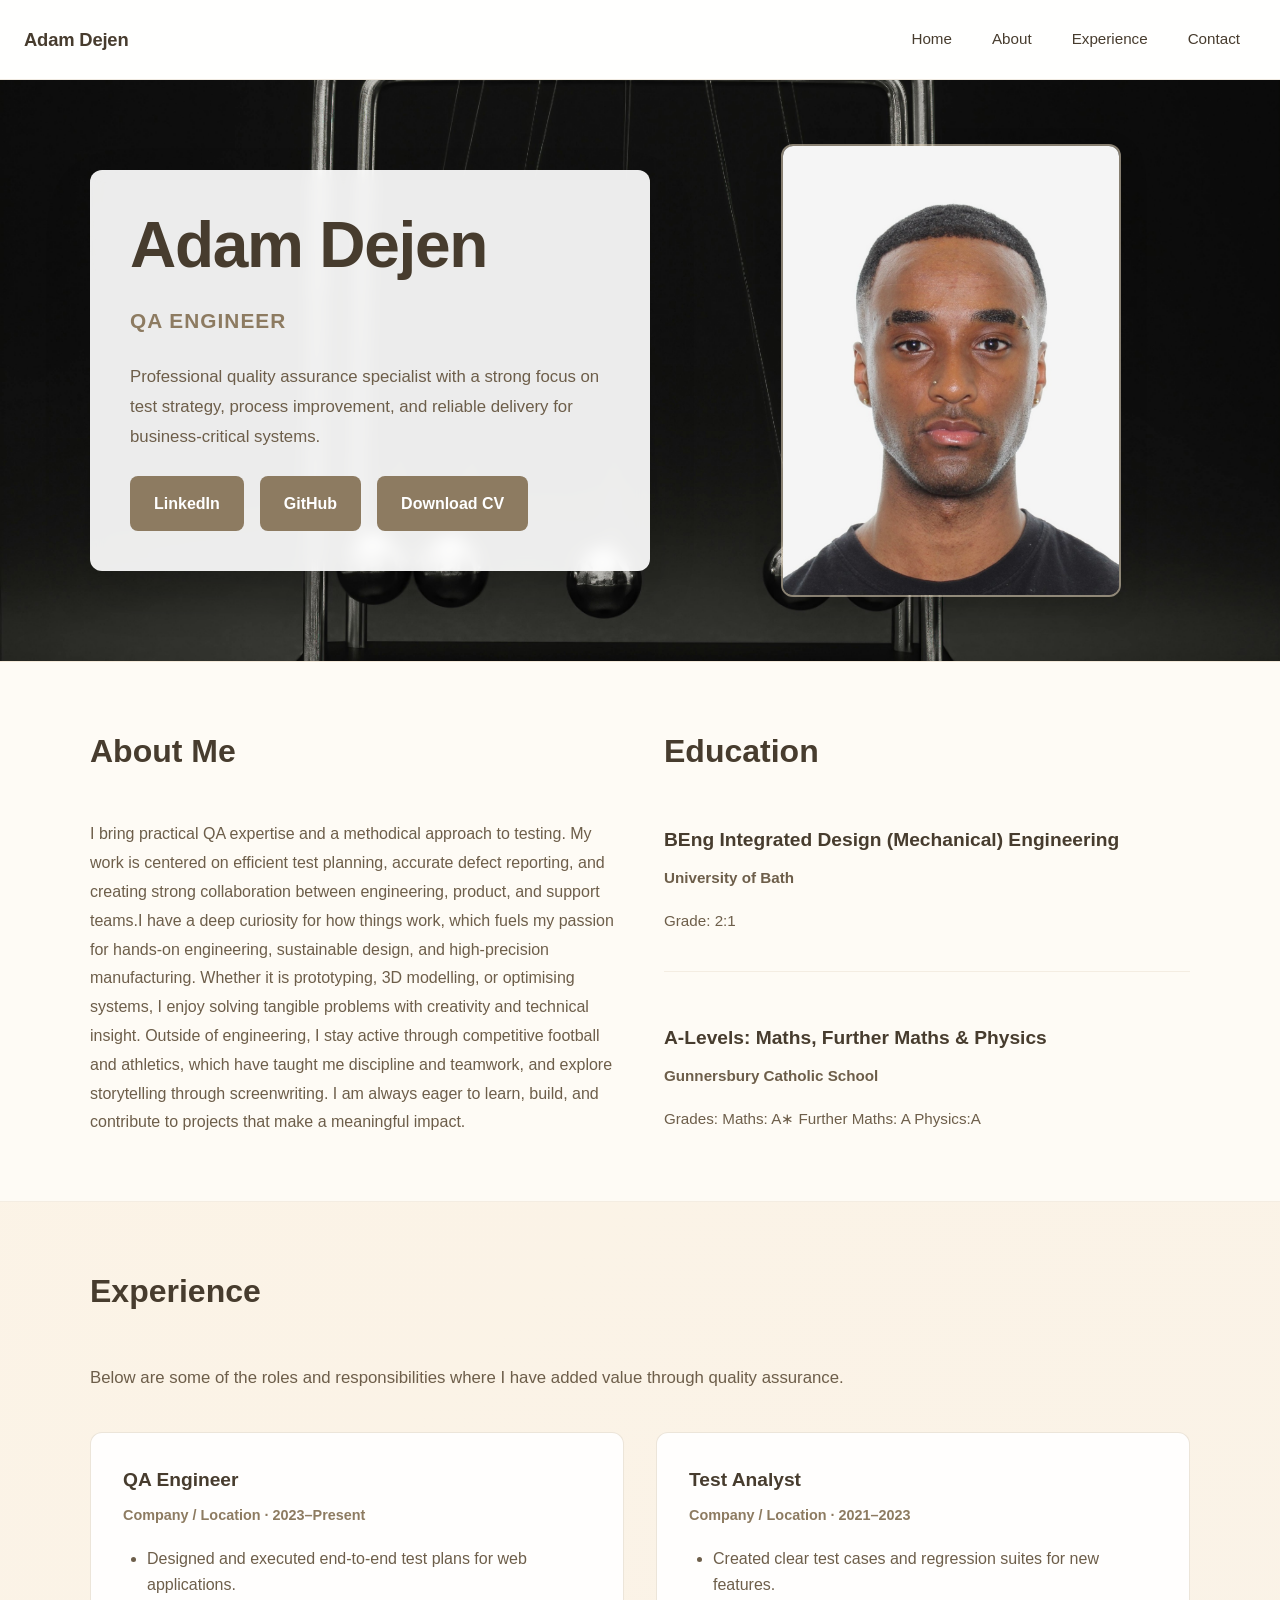
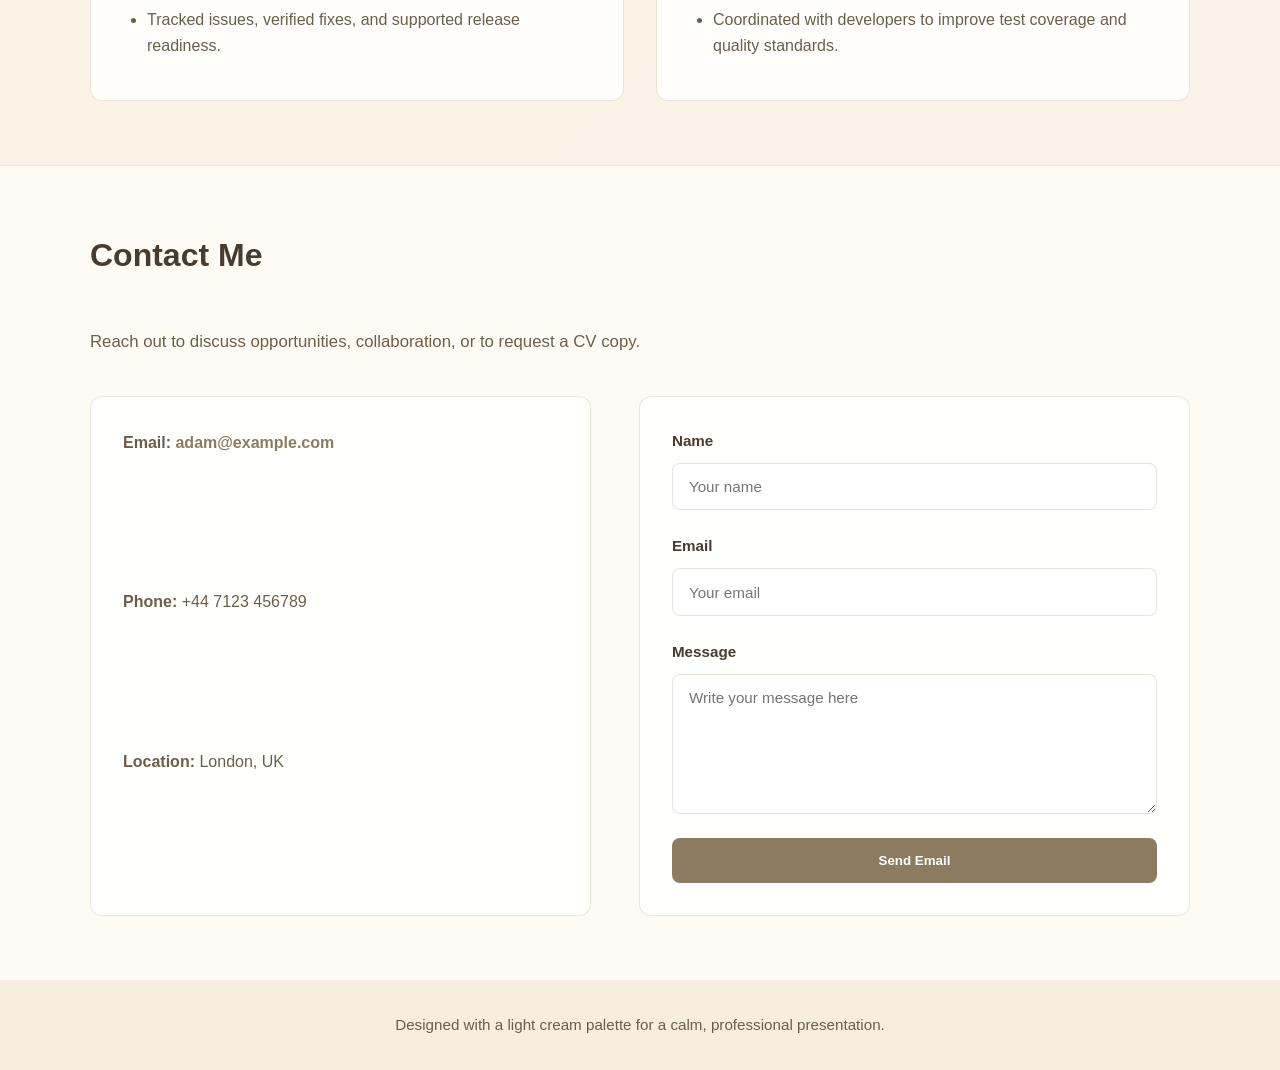
==== mywebsite2.html @ 288e1acf "Adding initial files to website" ====
<!DOCTYPE html>
<html lang="en">
<head>
    <meta charset="UTF-8">
    <meta name="viewport" content="width=device-width, initial-scale=1.0">
    <title>Adam Dejen | QA Engineer</title>
    <link rel="stylesheet" href="mywebsite2.css">
</head>
<body>
    <!-- Navigation Bar -->
    <nav class="navbar">
        <a class="brand" href="#home">Adam Dejen</a>
        <div class="nav-links">
            <a href="#home">Home</a>
            <a href="#about">About</a>
            <a href="#experience">Experience</a>
            <a href="#contact">Contact</a>
        </div>
    </nav>

    <!-- Section 1: Header / Hero -->
    <section id="home" class="section hero-section">
        <!-- Background carousel wrapper: slides sit behind hero content -->
        <div class="hero-bg" aria-hidden="true">
            <!-- Active slide is visible; others are faded out by CSS -->
            <div class="hero-slide active">
                <img src="photos/pexels-jose-manuel-gonzalez-lupianez-photography-2656620-10424708.jpg" alt="Background image 1">
            </div>
            <div class="hero-slide">
                <img src="photos/pexels-markusspiske-2004161.jpg" alt="Background image 2">
            </div>
            <div class="hero-slide">
                <img src="photos/pexels-tima-miroshnichenko-9574397.jpg" alt="Background image 3">
            </div>
        </div>
        <!-- Hero content sits on top of the sliding background images -->
        <div class="section-content">
            <div class="hero-left">
                <h1>Adam Dejen</h1>
                <p class="occupation">QA Engineer</p>
                <p class="hero-description">Professional quality assurance specialist with a strong focus on test strategy, process improvement, and reliable delivery for business-critical systems.</p>
                <!-- Hero social links and CV download button -->
                <div class="social-links">
                    <a href="https://www.linkedin.com/in/yourprofile" class="link-button" target="_blank" rel="noreferrer noopener">LinkedIn</a>
                    <a href="https://github.com/yourprofile" class="link-button" target="_blank" rel="noreferrer noopener">GitHub</a>
                    <!-- Download link points to actual CV file in root directory -->
                    <a href="Adam_Dejen_cv_2.pdf" class="link-button" target="_blank" rel="noreferrer noopener">Download CV</a>
                </div>
            </div>
            <div class="hero-right">
                <div class="profile-frame">
                    <img src="photos/4821_016605.jpg" alt="Adam Dejen profile photo">
                </div>
            </div>
        </div>
    </section>

    <!-- Section 2: About -->
    <section id="about" class="section about-section">
        <div class="section-content">
            <div class="about-left">
                <h2>About Me</h2>
                <p>I bring practical QA expertise and a methodical approach to testing. My work is centered on efficient test planning, accurate defect reporting, and creating strong collaboration between engineering, product, and support teams.I have a deep curiosity for how things work, which fuels my passion for hands-on engineering, sustainable design, and
                high-precision manufacturing. Whether it is prototyping, 3D modelling, or optimising systems, I enjoy solving tangible
                problems with creativity and technical insight.
                Outside of engineering, I stay active through competitive football and athletics, which have taught me discipline and
                teamwork, and explore storytelling through screenwriting. I am always eager to learn, build, and contribute to projects
                that make a meaningful impact.</p>
            </div>
            <!-- Education qualifications section with university and secondary school details -->
            <div class="about-right">
                <h2>Education</h2>
                <div class="qualification-item">
                    <h3>BEng Integrated Design (Mechanical) Engineering</h3>
                    <p class="qualification-meta">University of Bath</p>
                    <p class="qualification-detail">Grade: 2:1 </p>
                </div>
                <div class="qualification-item">
                    <h3>A-Levels: Maths, Further Maths & Physics</h3>
                    <p class="qualification-meta">Gunnersbury Catholic School</p>
                    <p class="qualification-detail">Grades: Maths: A∗ Further Maths: A Physics:A</p>
                </div>
            </div>
        </div>
    </section>

    <!-- Section 3: Experience -->
    <section id="experience" class="section experience-section">
        <div class="section-content">
            <h2>Experience</h2>
            <p class="section-subtitle">Below are some of the roles and responsibilities where I have added value through quality assurance.</p>
            <div class="experience-grid">
                <article class="experience-card">
                    <h3>QA Engineer</h3>
                    <p class="meta">Company / Location · 2023–Present</p>
                    <ul>
                        <li>Designed and executed end-to-end test plans for web applications.</li>
                        <li>Tracked issues, verified fixes, and supported release readiness.</li>
                    </ul>
                </article>
                <article class="experience-card">
                    <h3>Test Analyst</h3>
                    <p class="meta">Company / Location · 2021–2023</p>
                    <ul>
                        <li>Created clear test cases and regression suites for new features.</li>
                        <li>Coordinated with developers to improve test coverage and quality standards.</li>
                    </ul>
                </article>
            </div>
        </div>
    </section>

    <!-- Section 4: Contact -->
    <section id="contact" class="section contact-section">
        <div class="section-content">
            <h2>Contact Me</h2>
            <p class="section-subtitle">Reach out to discuss opportunities, collaboration, or to request a CV copy.</p>
            <div class="contact-grid">
                <div class="contact-info">
                    <p><strong>Email:</strong> <a href="mailto:adam@example.com">adam@example.com</a></p>
                    <p><strong>Phone:</strong> +44 7123 456789</p>
                    <p><strong>Location:</strong> London, UK</p>
                </div>
                <form class="contact-form" action="mailto:adam@example.com" method="post" enctype="text/plain">
                    <label>
                        Name
                        <input type="text" name="name" placeholder="Your name" required>
                    </label>
                    <label>
                        Email
                        <input type="email" name="email" placeholder="Your email" required>
                    </label>
                    <label>
                        Message
                        <textarea name="message" rows="5" placeholder="Write your message here" required></textarea>
                    </label>
                    <button type="submit" class="button button-primary">Send Email</button>
                </form>
            </div>
        </div>
    </section>

    <!-- Footer -->
    <footer class="footer">
        <p>Designed with a light cream palette for a calm, professional presentation.</p>
    </footer>

    <script>
        // Collect all background slide containers for the carousel.
        const heroSlides = document.querySelectorAll('.hero-slide');
        // Track which slide is currently visible.
        let heroIndex = 0;

        // Display the slide at the chosen index and hide the others.
        function showHeroSlide(index) {
            heroSlides.forEach((slide, i) => {
                slide.classList.toggle('active', i === index);
            });
            heroIndex = index;
        }

        // Rotate the background image every 4.5 seconds.
        setInterval(() => {
            const next = (heroIndex + 1) % heroSlides.length;
            showHeroSlide(next);
        }, 4500);
    </script>
</body>
</html>
---- mywebsite2.css ----
/* ============================================
   ROOT VARIABLES - Color & Spacing
   ============================================ */
:root {
    --text-dark: #473C2E;
    --text-muted: #6D5E4A;
    --accent: #8D7B61;
    --border: #D9CBB5;
    --bg-light: #FEF6E8;
    --bg-cream: #F9F2E5;
    --page-padding: 1.5rem;
    --max-width: 1100px;
    --radius: 12px;
}

/* Global styles for all elements */
* {
    box-sizing: border-box;
}

/* Smooth scrolling for anchor links */
html {
    scroll-behavior: smooth;
}

/* ============================================
   BODY & GLOBAL
   ============================================ */
body {
    margin: 0;
    background: var(--bg-light);
    color: var(--text-dark);
    font-family: -apple-system, BlinkMacSystemFont, 'Segoe UI', 'Helvetica Neue', Arial, sans-serif;
    line-height: 1.6;
}

/* ============================================
   NAVIGATION - Sticky bar at top
   ============================================ */
.navbar {
    position: sticky;
    top: 0;
    z-index: 100;
    width: 100%;
    background: rgba(255, 255, 255, 0.95);
    backdrop-filter: blur(10px);
    border-bottom: 1px solid rgba(217, 203, 181, 0.4);
    display: flex;
    justify-content: space-between;
    align-items: center;
    max-width: 100%;
    padding: 1rem var(--page-padding);
}

.brand {
    font-weight: 700;
    font-size: 1.15rem;
    color: var(--text-dark);
    text-decoration: none;
    letter-spacing: -0.01em;
}

.nav-links {
    display: flex;
    gap: 0.5rem;
}

.nav-links a {
    color: var(--text-dark);
    text-decoration: none;
    padding: 0.7rem 1rem;
    border-radius: 8px;
    font-weight: 500;
    font-size: 0.95rem;
    transition: background 200ms ease;
}

.nav-links a:hover {
    background: rgba(141, 123, 97, 0.1);
}

/* ============================================
   SECTION STRUCTURE - Full-width sections
   ============================================ */
/* Each section covers full viewport width and has consistent padding */
.section {
    width: 100%;
    padding: 4rem var(--page-padding);
    border-bottom: 1px solid rgba(217, 203, 181, 0.3);
    /* Prevents nav links from scrolling the section too far down */
    scroll-margin-top: 5rem;
}

.section-content {
    max-width: var(--max-width);
    margin: 0 auto;
}

/* ============================================
   SECTION 1: HERO
   ============================================ */
/* Hero section holds the carousel and the visible hero content above it. */
.hero-section {
    position: relative;
    overflow: hidden;
    background: linear-gradient(135deg, rgba(254, 246, 232, 0.85), rgba(249, 242, 229, 0.85));
}

/* Light overlay softens the carousel so text is easier to read. */
.hero-section::before {
    content: "";
    position: absolute;
    inset: 0;
    background: rgba(255, 255, 255, 0.42);
    pointer-events: none;
    z-index: 0;
}

/* Wrapper for the carousel slides, fully covering the hero background. */
.hero-bg {
    position: absolute;
    inset: 0;
    z-index: 0;
    display: block;
}

/* Each slide covers the full hero area and fades in/out by changing opacity. */
.hero-slide {
    position: absolute;
    inset: 0;
    opacity: 0;
    transition: opacity 1.2s ease;
}

.hero-slide img {
    width: 100%;
    height: 100%;
    object-fit: cover;
    display: block;
}

.hero-slide.active {
    opacity: 1;
}

.hero-section .section-content {
    position: relative;
    z-index: 1;
    display: grid;
    grid-template-columns: 1.2fr 1fr;
    gap: 3rem;
    align-items: center;
}

/* The intro content panel on top of the carousel, with a soft translucent background. */
.hero-left {
    display: grid;
    gap: 1.5rem;
    padding: 2.5rem;
    max-width: min(560px, 100%);
    border-radius: var(--radius);
    background: rgba(255, 255, 255, 0.92);
    box-shadow: 0 22px 50px rgba(0, 0, 0, 0.12);
    backdrop-filter: blur(8px);
}

.hero-left h1 {
    margin: 0;
    font-size: clamp(2.5rem, 6vw, 4rem);
    color: var(--text-dark);
    line-height: 1.1;
    font-weight: 700;
    letter-spacing: -0.02em;
}

.occupation {
    margin: 0;
    font-size: 1.3rem;
    color: var(--accent);
    font-weight: 600;
    letter-spacing: 0.05em;
    text-transform: uppercase;
}

.hero-description {
    margin: 0;
    color: var(--text-muted);
    font-size: 1.05rem;
    line-height: 1.8;
}

.social-links {
    display: flex;
    gap: 1rem;
    flex-wrap: wrap;
}

.link-button {
    display: inline-block;
    padding: 0.9rem 1.5rem;
    background: var(--accent);
    color: #fff;
    text-decoration: none;
    border-radius: 8px;
    font-weight: 600;
    transition: all 200ms ease;
    border: none;
    cursor: pointer;
}

.link-button:hover {
    background: #7A6B52;
    transform: translateY(-2px);
    box-shadow: 0 6px 16px rgba(141, 123, 97, 0.2);
}

.hero-right {
    display: flex;
    justify-content: center;
}

.profile-frame {
    width: 100%;
    max-width: 340px;
    aspect-ratio: 3 / 4;
    border-radius: var(--radius);
    overflow: hidden;
    border: 2px solid rgba(217, 203, 181, 0.6);
    box-shadow: 0 10px 30px rgba(0, 0, 0, 0.1);
}

.profile-frame img {
    width: 100%;
    height: 100%;
    object-fit: cover;
    display: block;
}

/* ============================================
   SECTION 2: ABOUT
   ============================================ */
.about-section {
    background: rgba(255, 255, 255, 0.6);
}

.about-section .section-content {
    display: grid;
    grid-template-columns: 1fr 1fr;
    gap: 3rem;
}

.about-left,
.about-right {
    display: grid;
    gap: 1.2rem;
}

.about-section h2 {
    margin: 0 0 1.5rem;
    font-size: 2rem;
    color: var(--text-dark);
    font-weight: 700;
}

.about-section p {
    margin: 0 0 1rem;
    color: var(--text-muted);
    line-height: 1.8;
}

.about-section p:last-child {
    margin-bottom: 0;
}

.about-section ul {
    margin: 0;
    padding-left: 1.5rem;
    list-style: disc;
}

.about-section li {
    margin-bottom: 0.8rem;
    color: var(--text-muted);
    line-height: 1.7;
}

/* Styling for individual education qualifications within the about section */
.qualification-item {
    margin-bottom: 2rem;
    padding-bottom: 2rem;
    border-bottom: 1px solid rgba(217, 203, 181, 0.3);
}

.qualification-item:last-child {
    border-bottom: none;
    margin-bottom: 0;
    padding-bottom: 0;
}

.qualification-item h3 {
    margin: 0 0 0.5rem;
    font-size: 1.2rem;
    color: var(--text-dark);
    font-weight: 700;
}

/* Metadata for education (institution and dates) */
.qualification-meta {
    margin: 0 0 0.5rem;
    color: var(--accent);
    font-weight: 600;
    font-size: 0.95rem;
}

/* Additional education details (grade, notes) */
.qualification-detail {
    margin: 0;
    color: var(--text-muted);
    font-size: 0.95rem;
}

/* ============================================
   SECTION 3: EXPERIENCE
   ============================================ */
.experience-section {
    background: linear-gradient(135deg, rgba(249, 242, 229, 0.6), rgba(247, 241, 230, 0.6));
}

.experience-section .section-content {
    display: grid;
    gap: 2.5rem;
}

.experience-section h2 {
    margin: 0;
    font-size: 2rem;
    color: var(--text-dark);
    font-weight: 700;
}

.section-subtitle {
    margin: 0.5rem 0 0;
    color: var(--text-muted);
    font-size: 1.05rem;
}

.experience-grid {
    display: grid;
    grid-template-columns: 1fr 1fr;
    gap: 2rem;
}

.experience-card {
    background: rgba(255, 255, 255, 0.9);
    border: 1px solid rgba(217, 203, 181, 0.5);
    border-radius: var(--radius);
    padding: 2rem;
    transition: all 200ms ease;
}

.experience-card:hover {
    border-color: var(--accent);
    box-shadow: 0 4px 16px rgba(0, 0, 0, 0.05);
}

.experience-card h3 {
    margin: 0 0 0.5rem;
    font-size: 1.2rem;
    color: var(--text-dark);
}

.meta {
    margin: 0 0 1.2rem;
    color: var(--accent);
    font-size: 0.9rem;
    font-weight: 600;
}

.experience-card ul {
    margin: 0;
    padding-left: 1.5rem;
}

.experience-card li {
    margin-bottom: 0.6rem;
    color: var(--text-muted);
    line-height: 1.6;
}

/* ============================================
   SECTION 4: CONTACT
   ============================================ */
.contact-section {
    background: rgba(255, 255, 255, 0.6);
}

.contact-section .section-content {
    display: grid;
    gap: 2.5rem;
}

.contact-section h2 {
    margin: 0;
    font-size: 2rem;
    color: var(--text-dark);
    font-weight: 700;
}

.contact-grid {
    display: grid;
    grid-template-columns: 1fr 1.1fr;
    gap: 3rem;
}

.contact-info {
    display: grid;
    gap: 1.5rem;
    background: rgba(255, 255, 255, 0.9);
    border: 1px solid rgba(217, 203, 181, 0.5);
    border-radius: var(--radius);
    padding: 2rem;
}

.contact-info p {
    margin: 0;
    color: var(--text-muted);
    line-height: 1.8;
}

.contact-info a {
    color: var(--accent);
    text-decoration: none;
    font-weight: 600;
}

.contact-info a:hover {
    text-decoration: underline;
}

.contact-form {
    display: grid;
    gap: 1.5rem;
    background: rgba(255, 255, 255, 0.9);
    border: 1px solid rgba(217, 203, 181, 0.5);
    border-radius: var(--radius);
    padding: 2rem;
}

.contact-form label {
    display: grid;
    gap: 0.6rem;
    font-weight: 600;
    color: var(--text-dark);
    font-size: 0.95rem;
}

.contact-form input,
.contact-form textarea {
    width: 100%;
    padding: 0.9rem 1rem;
    border: 1px solid rgba(141, 123, 97, 0.2);
    border-radius: 8px;
    background: #fff;
    color: var(--text-dark);
    font-family: inherit;
    font-size: 0.95rem;
    transition: border-color 200ms ease;
}

.contact-form input:focus,
.contact-form textarea:focus {
    outline: none;
    border-color: var(--accent);
    box-shadow: 0 0 0 3px rgba(141, 123, 97, 0.1);
}

.contact-form textarea {
    resize: vertical;
    min-height: 140px;
}

.button {
    display: inline-block;
    padding: 0.95rem 1.75rem;
    background: var(--accent);
    color: #fff;
    border: none;
    border-radius: 8px;
    font-weight: 600;
    cursor: pointer;
    transition: all 200ms ease;
    text-decoration: none;
}

.button:hover {
    background: #7A6B52;
    transform: translateY(-2px);
}

.button-primary {
    background: var(--accent);
    color: #fff;
}

/* ============================================
   FOOTER
   ============================================ */
.footer {
    width: 100%;
    padding: 2rem var(--page-padding);
    background: rgba(217, 203, 181, 0.2);
    text-align: center;
    color: var(--text-muted);
    font-size: 0.95rem;
}

.footer p {
    margin: 0;
}

/* ============================================
   RESPONSIVE
   ============================================ */
@media (max-width: 768px) {
    .hero-section .section-content,
    .about-section .section-content,
    .contact-grid,
    .experience-grid {
        grid-template-columns: 1fr;
    }

    .section {
        padding: 2.5rem var(--page-padding);
    }
}

@media (max-width: 480px) {
    .navbar {
        flex-direction: column;
        gap: 0.75rem;
    }

    .nav-links {
        gap: 0.25rem;
    }

    .nav-links a {
        padding: 0.6rem 0.8rem;
        font-size: 0.9rem;
    }

    .hero-left h1 {
        font-size: 1.8rem;
    }

    .social-links {
        flex-direction: column;
    }

    .link-button {
        width: 100%;
        text-align: center;
    }
}
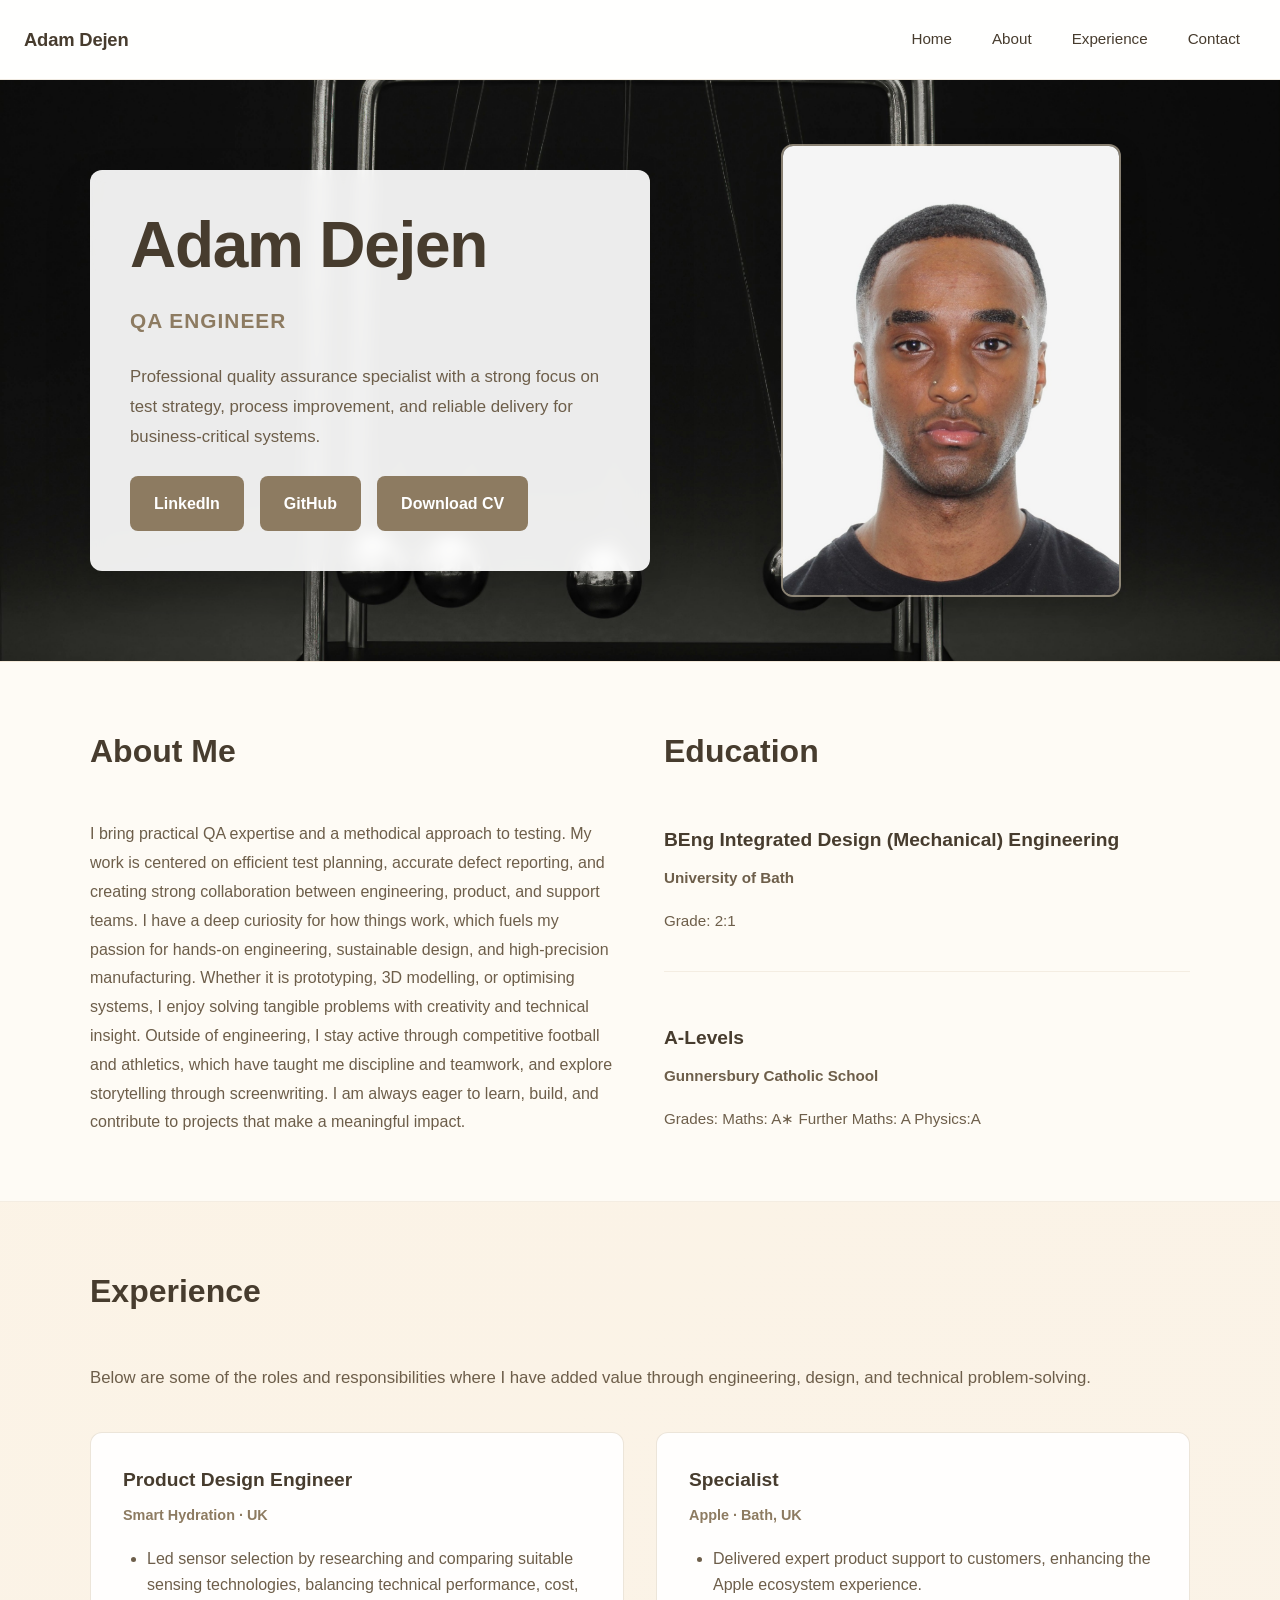
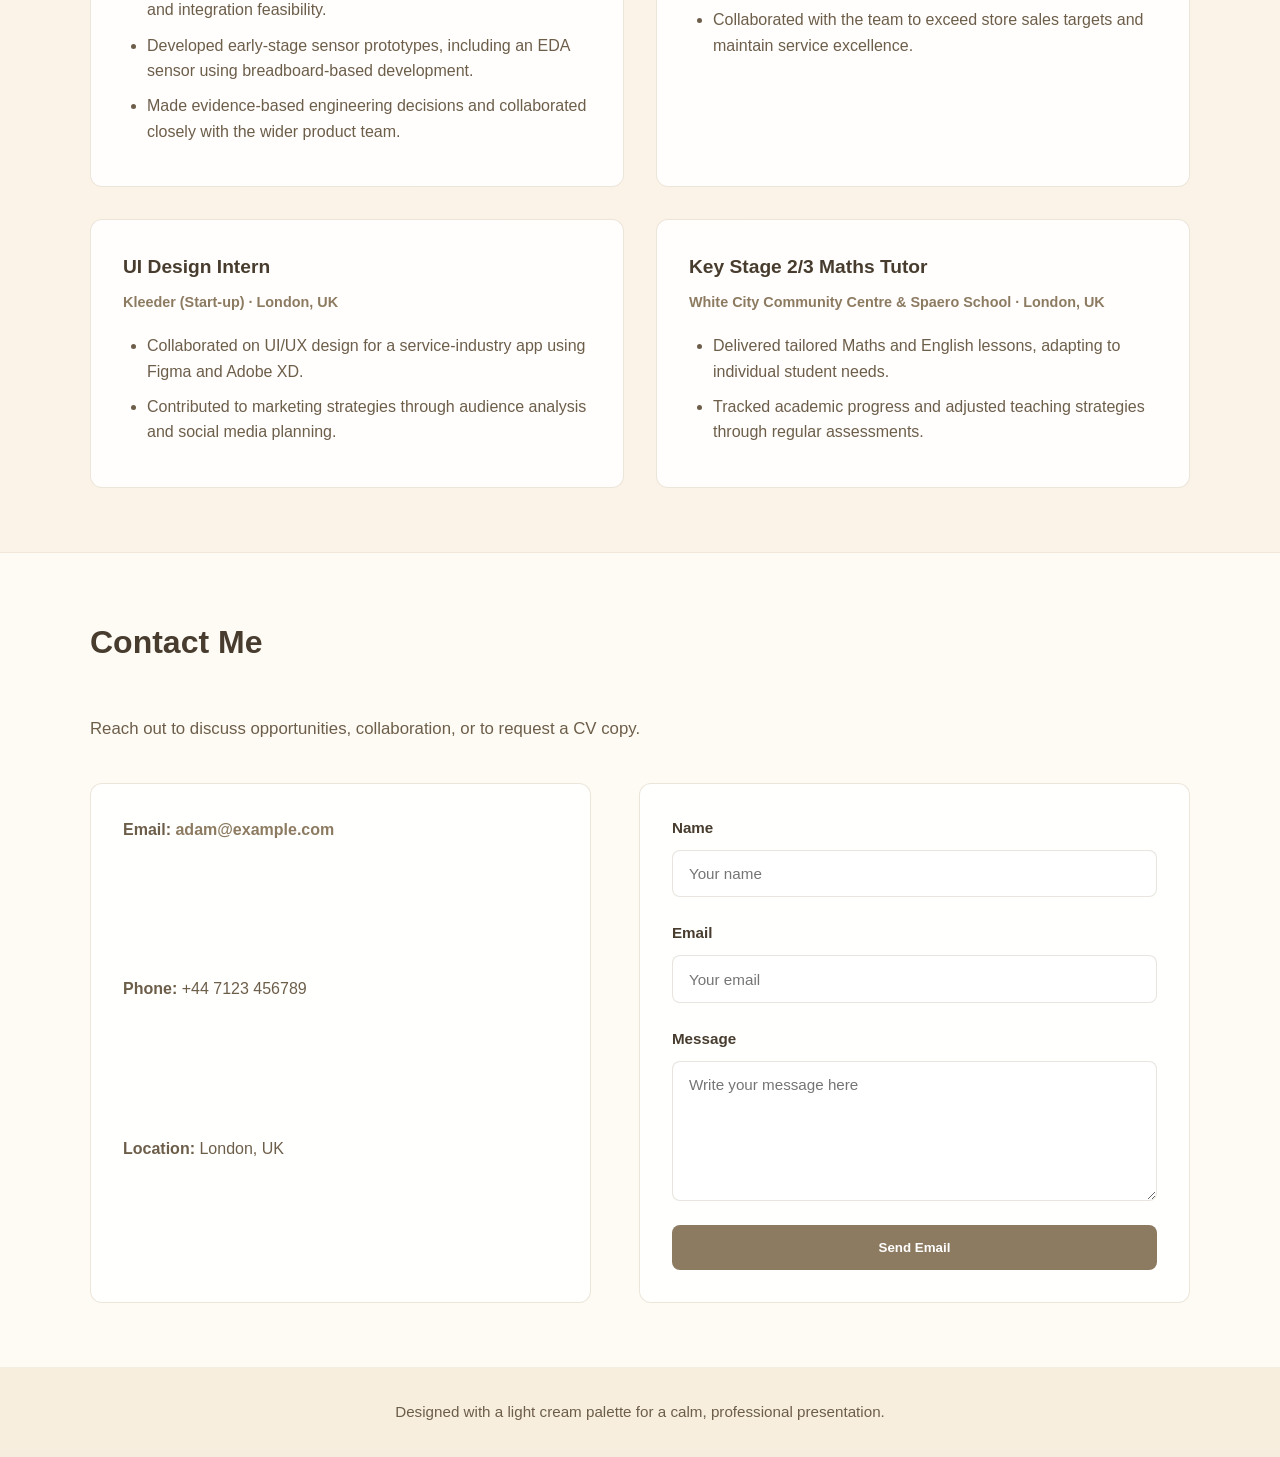
==== commit 6049b75b: "Updated text content" ====
--- a/mywebsite2.html
+++ b/mywebsite2.html
@@ -60,7 +60,7 @@
         <div class="section-content">
             <div class="about-left">
                 <h2>About Me</h2>
-                <p>I bring practical QA expertise and a methodical approach to testing. My work is centered on efficient test planning, accurate defect reporting, and creating strong collaboration between engineering, product, and support teams.I have a deep curiosity for how things work, which fuels my passion for hands-on engineering, sustainable design, and
+                <p>I bring practical QA expertise and a methodical approach to testing. My work is centered on efficient test planning, accurate defect reporting, and creating strong collaboration between engineering, product, and support teams. I have a deep curiosity for how things work, which fuels my passion for hands-on engineering, sustainable design, and
                 high-precision manufacturing. Whether it is prototyping, 3D modelling, or optimising systems, I enjoy solving tangible
                 problems with creativity and technical insight.
                 Outside of engineering, I stay active through competitive football and athletics, which have taught me discipline and
@@ -76,7 +76,7 @@
                     <p class="qualification-detail">Grade: 2:1 </p>
                 </div>
                 <div class="qualification-item">
-                    <h3>A-Levels: Maths, Further Maths & Physics</h3>
+                    <h3>A-Levels</h3>
                     <p class="qualification-meta">Gunnersbury Catholic School</p>
                     <p class="qualification-detail">Grades: Maths: A∗ Further Maths: A Physics:A</p>
                 </div>
@@ -85,30 +85,53 @@
     </section>
 
     <!-- Section 3: Experience -->
-    <section id="experience" class="section experience-section">
-        <div class="section-content">
-            <h2>Experience</h2>
-            <p class="section-subtitle">Below are some of the roles and responsibilities where I have added value through quality assurance.</p>
-            <div class="experience-grid">
-                <article class="experience-card">
-                    <h3>QA Engineer</h3>
-                    <p class="meta">Company / Location · 2023–Present</p>
-                    <ul>
-                        <li>Designed and executed end-to-end test plans for web applications.</li>
-                        <li>Tracked issues, verified fixes, and supported release readiness.</li>
-                    </ul>
-                </article>
-                <article class="experience-card">
-                    <h3>Test Analyst</h3>
-                    <p class="meta">Company / Location · 2021–2023</p>
-                    <ul>
-                        <li>Created clear test cases and regression suites for new features.</li>
-                        <li>Coordinated with developers to improve test coverage and quality standards.</li>
-                    </ul>
-                </article>
-            </div>
+   <section id="experience" class="section experience-section">
+    <div class="section-content">
+        <h2>Experience</h2>
+        <p class="section-subtitle">Below are some of the roles and responsibilities where I have added value through engineering, design, and technical problem‑solving.</p>
+
+        <div class="experience-grid">
+
+            <article class="experience-card">
+                <h3>Product Design Engineer</h3>
+                <p class="meta">Smart Hydration · UK</p>
+                <ul>
+                    <li>Led sensor selection by researching and comparing suitable sensing technologies, balancing technical performance, cost, and integration feasibility.</li>
+                    <li>Developed early‑stage sensor prototypes, including an EDA sensor using breadboard‑based development.</li>
+                    <li>Made evidence‑based engineering decisions and collaborated closely with the wider product team.</li>
+                </ul>
+            </article>
+
+            <article class="experience-card">
+                <h3>Specialist</h3>
+                <p class="meta">Apple · Bath, UK</p>
+                <ul>
+                    <li>Delivered expert product support to customers, enhancing the Apple ecosystem experience.</li>
+                    <li>Collaborated with the team to exceed store sales targets and maintain service excellence.</li>
+                </ul>
+            </article>
+
+            <article class="experience-card">
+                <h3>UI Design Intern</h3>
+                <p class="meta">Kleeder (Start‑up) · London, UK</p>
+                <ul>
+                    <li>Collaborated on UI/UX design for a service‑industry app using Figma and Adobe XD.</li>
+                    <li>Contributed to marketing strategies through audience analysis and social media planning.</li>
+                </ul>
+            </article>
+
+            <article class="experience-card">
+                <h3>Key Stage 2/3 Maths Tutor</h3>
+                <p class="meta">White City Community Centre & Spaero School · London, UK</p>
+                <ul>
+                    <li>Delivered tailored Maths and English lessons, adapting to individual student needs.</li>
+                    <li>Tracked academic progress and adjusted teaching strategies through regular assessments.</li>
+                </ul>
+            </article>
+
         </div>
-    </section>
+    </div>
+</section>
 
     <!-- Section 4: Contact -->
     <section id="contact" class="section contact-section">
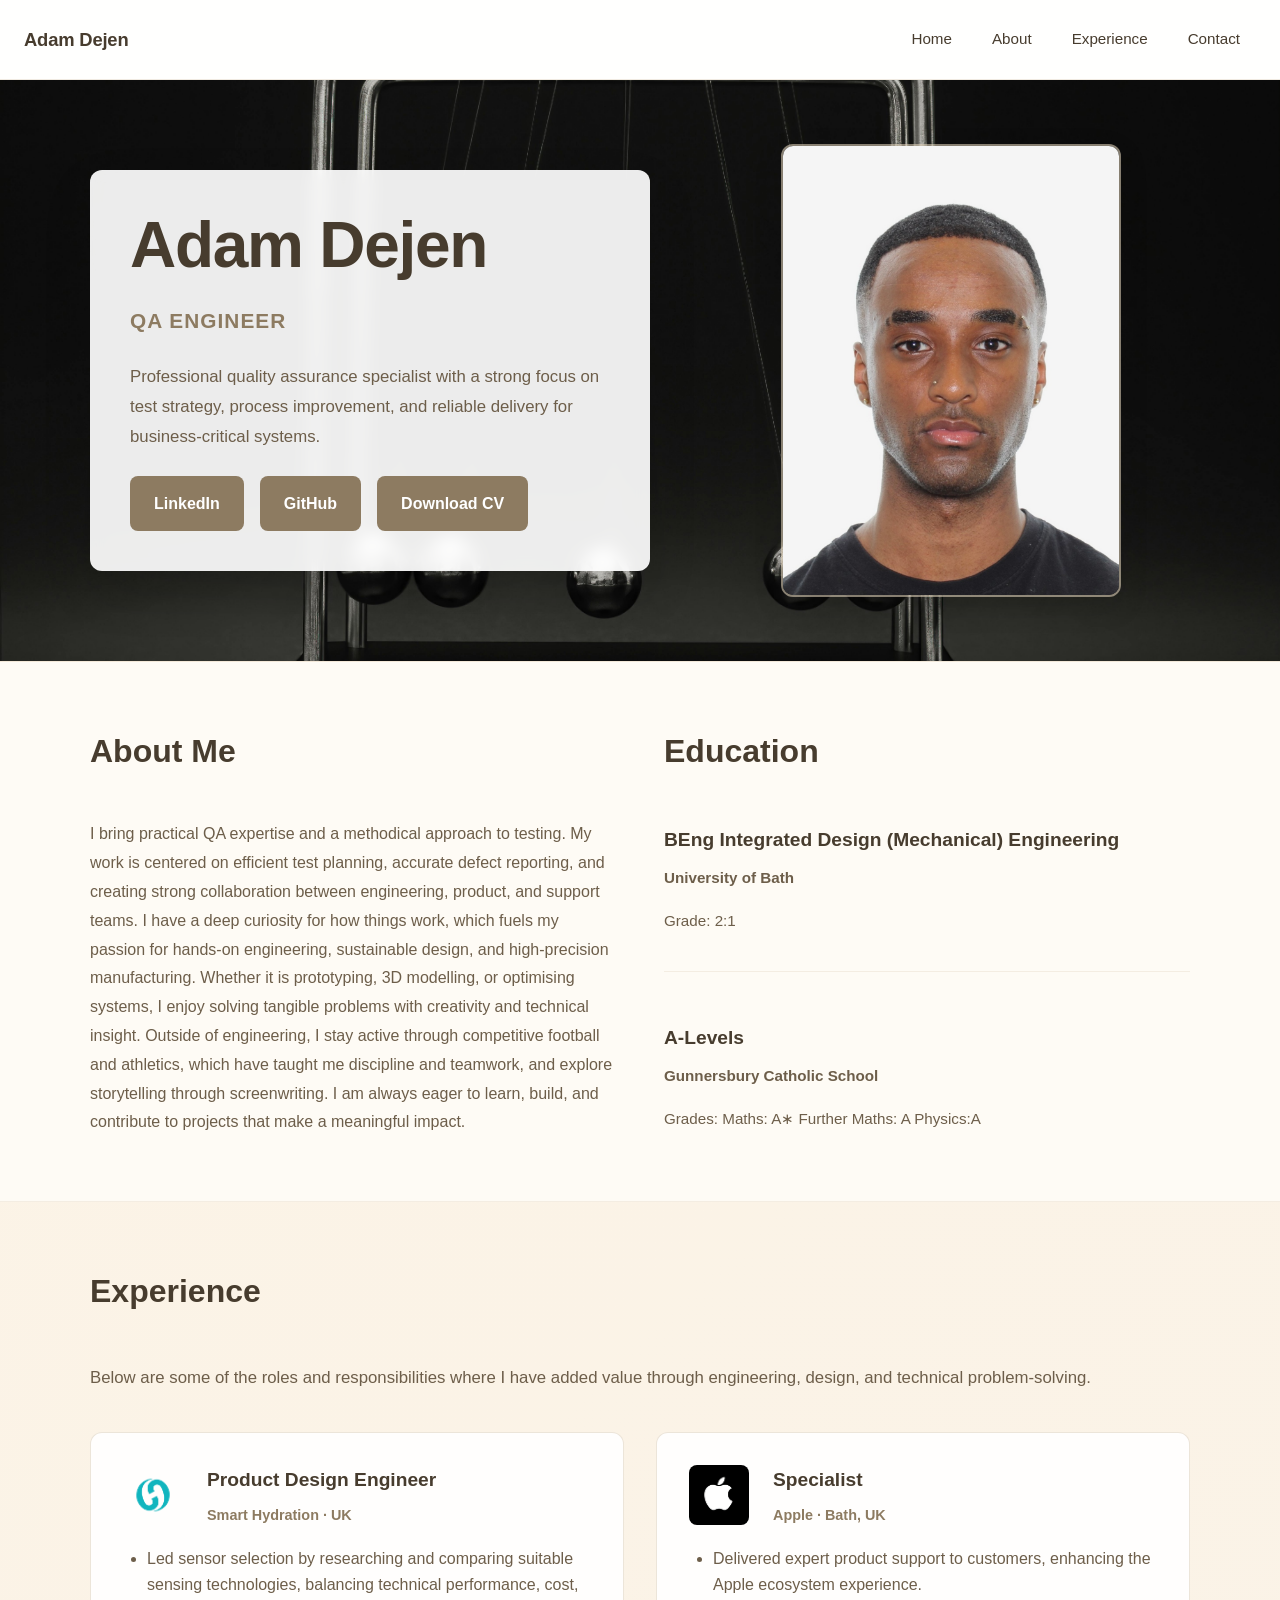
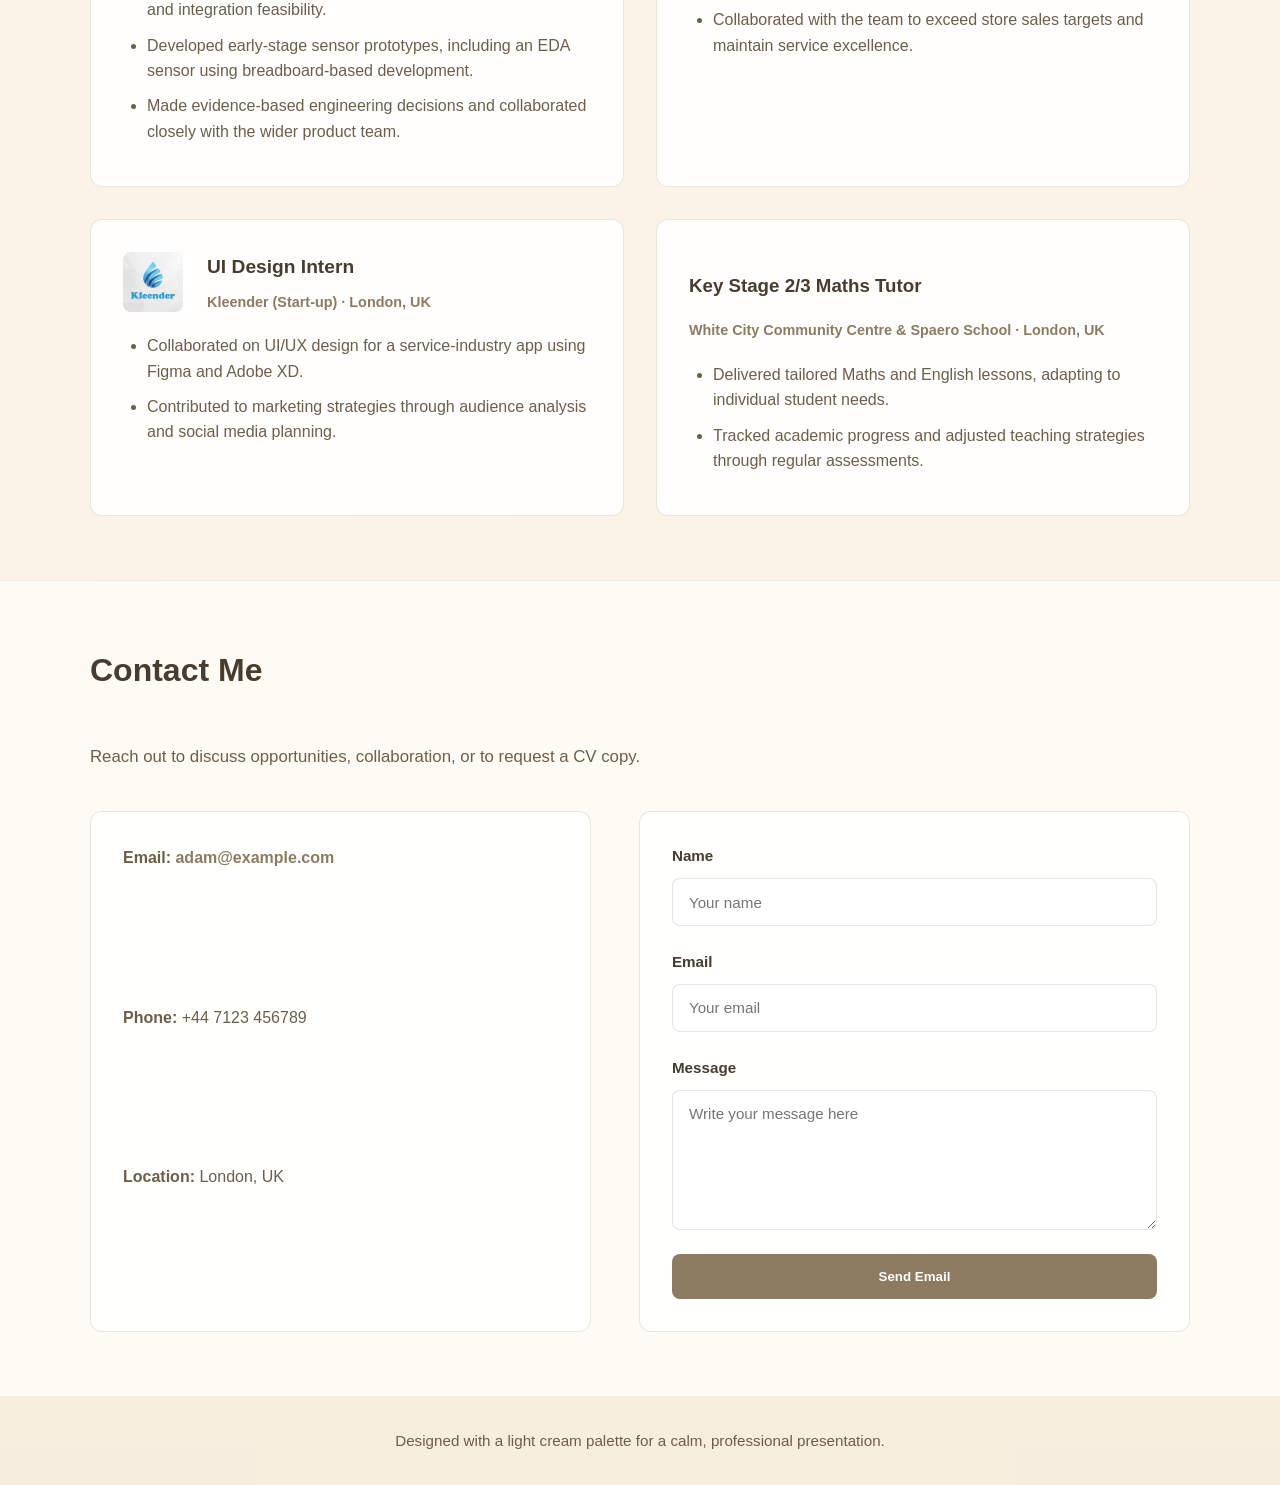
==== commit 2e1c328d: "Updated to add logos to experiences" ====
--- a/mywebsite2.html
+++ b/mywebsite2.html
@@ -91,10 +91,15 @@
         <p class="section-subtitle">Below are some of the roles and responsibilities where I have added value through engineering, design, and technical problem‑solving.</p>
 
         <div class="experience-grid">
-
-            <article class="experience-card">
-                <h3>Product Design Engineer</h3>
-                <p class="meta">Smart Hydration · UK</p>
+            <!-- Smart Hydration experience card with company logo -->
+            <article class="experience-card">
+                <div class="card-header">
+                    <img src="photos/Smart Hydration.webp" alt="Smart Hydration logo" class="company-logo">
+                    <div class="card-title-wrapper">
+                        <h3>Product Design Engineer</h3>
+                        <p class="meta">Smart Hydration · UK</p>
+                    </div>
+                </div>
                 <ul>
                     <li>Led sensor selection by researching and comparing suitable sensing technologies, balancing technical performance, cost, and integration feasibility.</li>
                     <li>Developed early‑stage sensor prototypes, including an EDA sensor using breadboard‑based development.</li>
@@ -102,18 +107,30 @@
                 </ul>
             </article>
 
-            <article class="experience-card">
-                <h3>Specialist</h3>
-                <p class="meta">Apple · Bath, UK</p>
+            <!-- Apple experience card with company logo -->
+            <article class="experience-card">
+                <div class="card-header">
+                    <img src="photos/Apple.jpg" alt="Apple logo" class="company-logo">
+                    <div class="card-title-wrapper">
+                        <h3>Specialist</h3>
+                        <p class="meta">Apple · Bath, UK</p>
+                    </div>
+                </div>
                 <ul>
                     <li>Delivered expert product support to customers, enhancing the Apple ecosystem experience.</li>
                     <li>Collaborated with the team to exceed store sales targets and maintain service excellence.</li>
                 </ul>
             </article>
 
-            <article class="experience-card">
-                <h3>UI Design Intern</h3>
-                <p class="meta">Kleeder (Start‑up) · London, UK</p>
+            <!-- Kleender experience card with company logo -->
+            <article class="experience-card">
+                <div class="card-header">
+                    <img src="photos/kleender.jpg" alt="Kleender logo" class="company-logo">
+                    <div class="card-title-wrapper">
+                        <h3>UI Design Intern</h3>
+                        <p class="meta">Kleender (Start‑up) · London, UK</p>
+                    </div>
+                </div>
                 <ul>
                     <li>Collaborated on UI/UX design for a service‑industry app using Figma and Adobe XD.</li>
                     <li>Contributed to marketing strategies through audience analysis and social media planning.</li>
--- a/mywebsite2.css
+++ b/mywebsite2.css
@@ -363,10 +363,36 @@
     box-shadow: 0 4px 16px rgba(0, 0, 0, 0.05);
 }
 
-.experience-card h3 {
+/* Header section combining company logo and job title information */
+.card-header {
+    display: flex;
+    gap: 1.5rem;
+    align-items: flex-start;
+    margin-bottom: 1.2rem;
+}
+
+/* Company logo displayed in the top-left corner of each card */
+.company-logo {
+    width: 60px;
+    height: 60px;
+    object-fit: contain;
+    border-radius: 8px;
+    flex-shrink: 0;
+}
+
+/* Wrapper for title and metadata to allow logo to sit beside it */
+.card-title-wrapper {
+    flex: 1;
+}
+
+.card-title-wrapper h3 {
     margin: 0 0 0.5rem;
     font-size: 1.2rem;
     color: var(--text-dark);
+}
+
+.card-title-wrapper .meta {
+    margin: 0;
 }
 
 .meta {
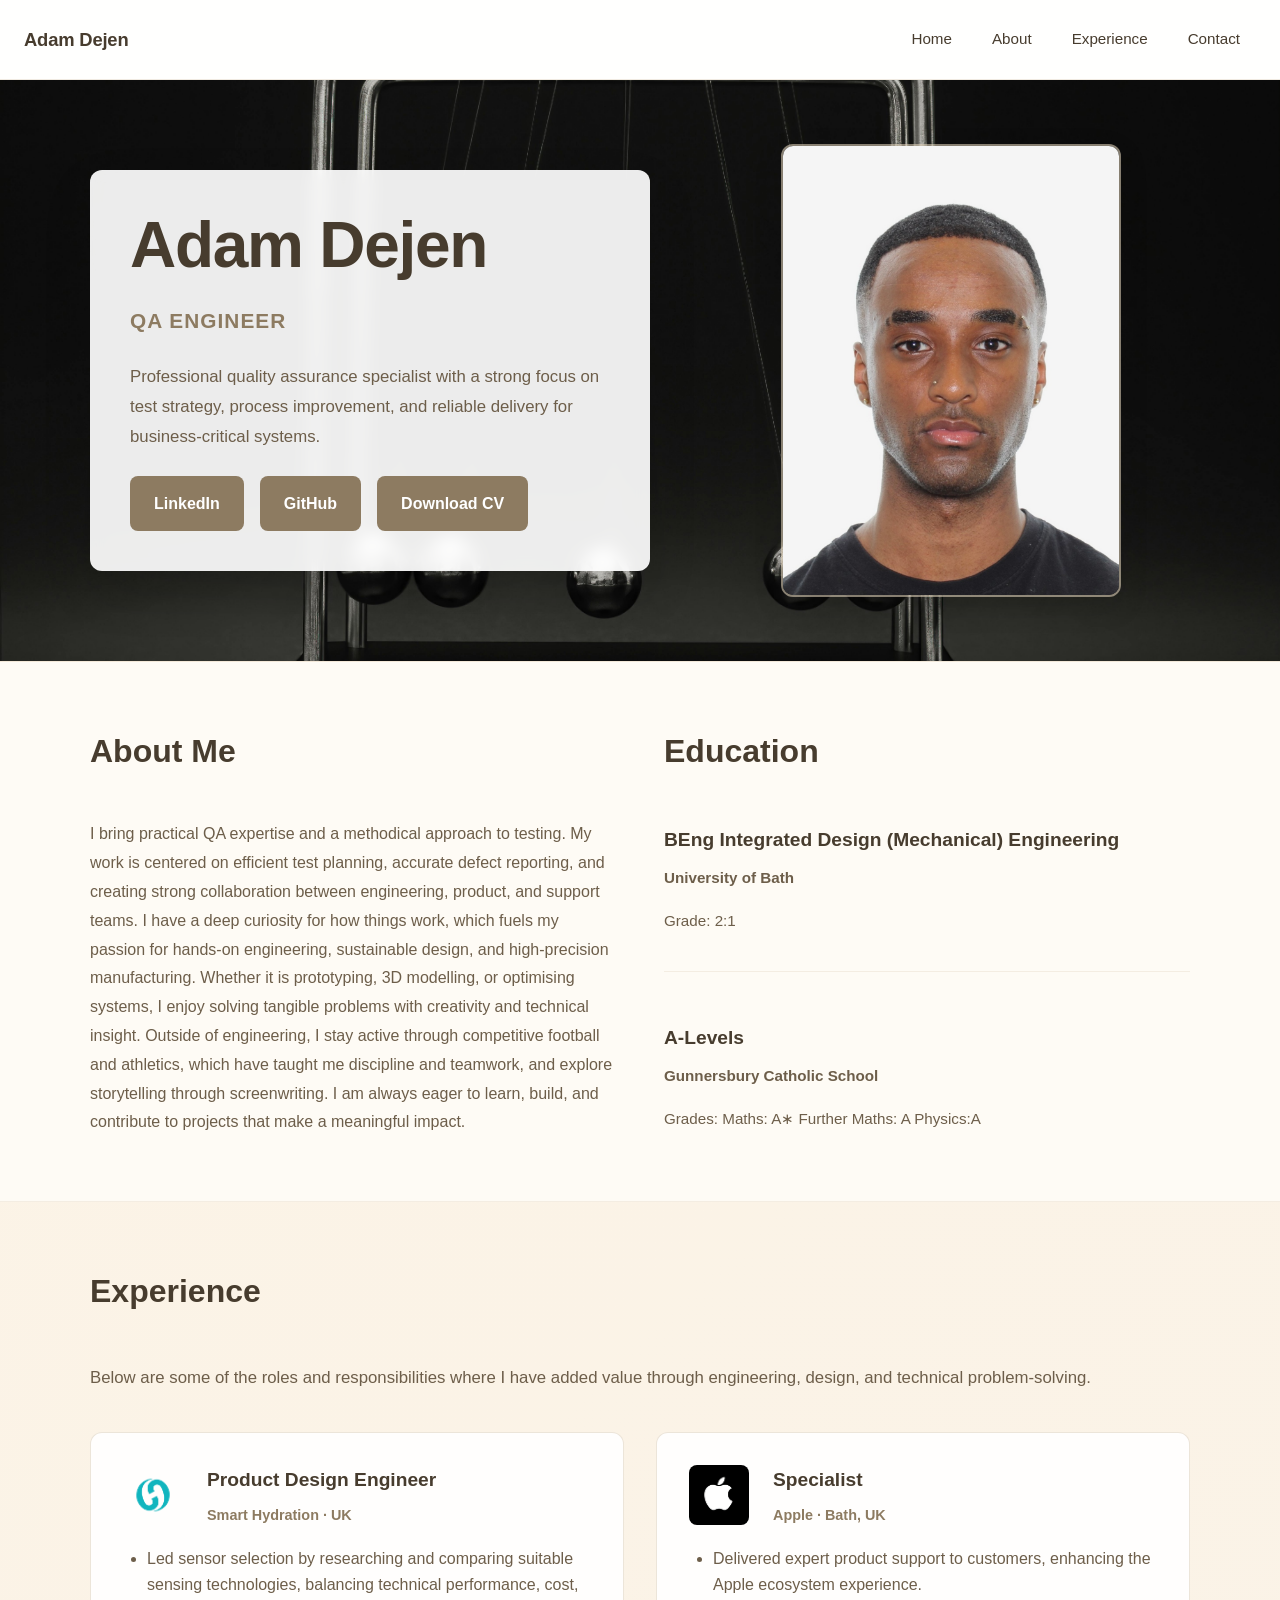
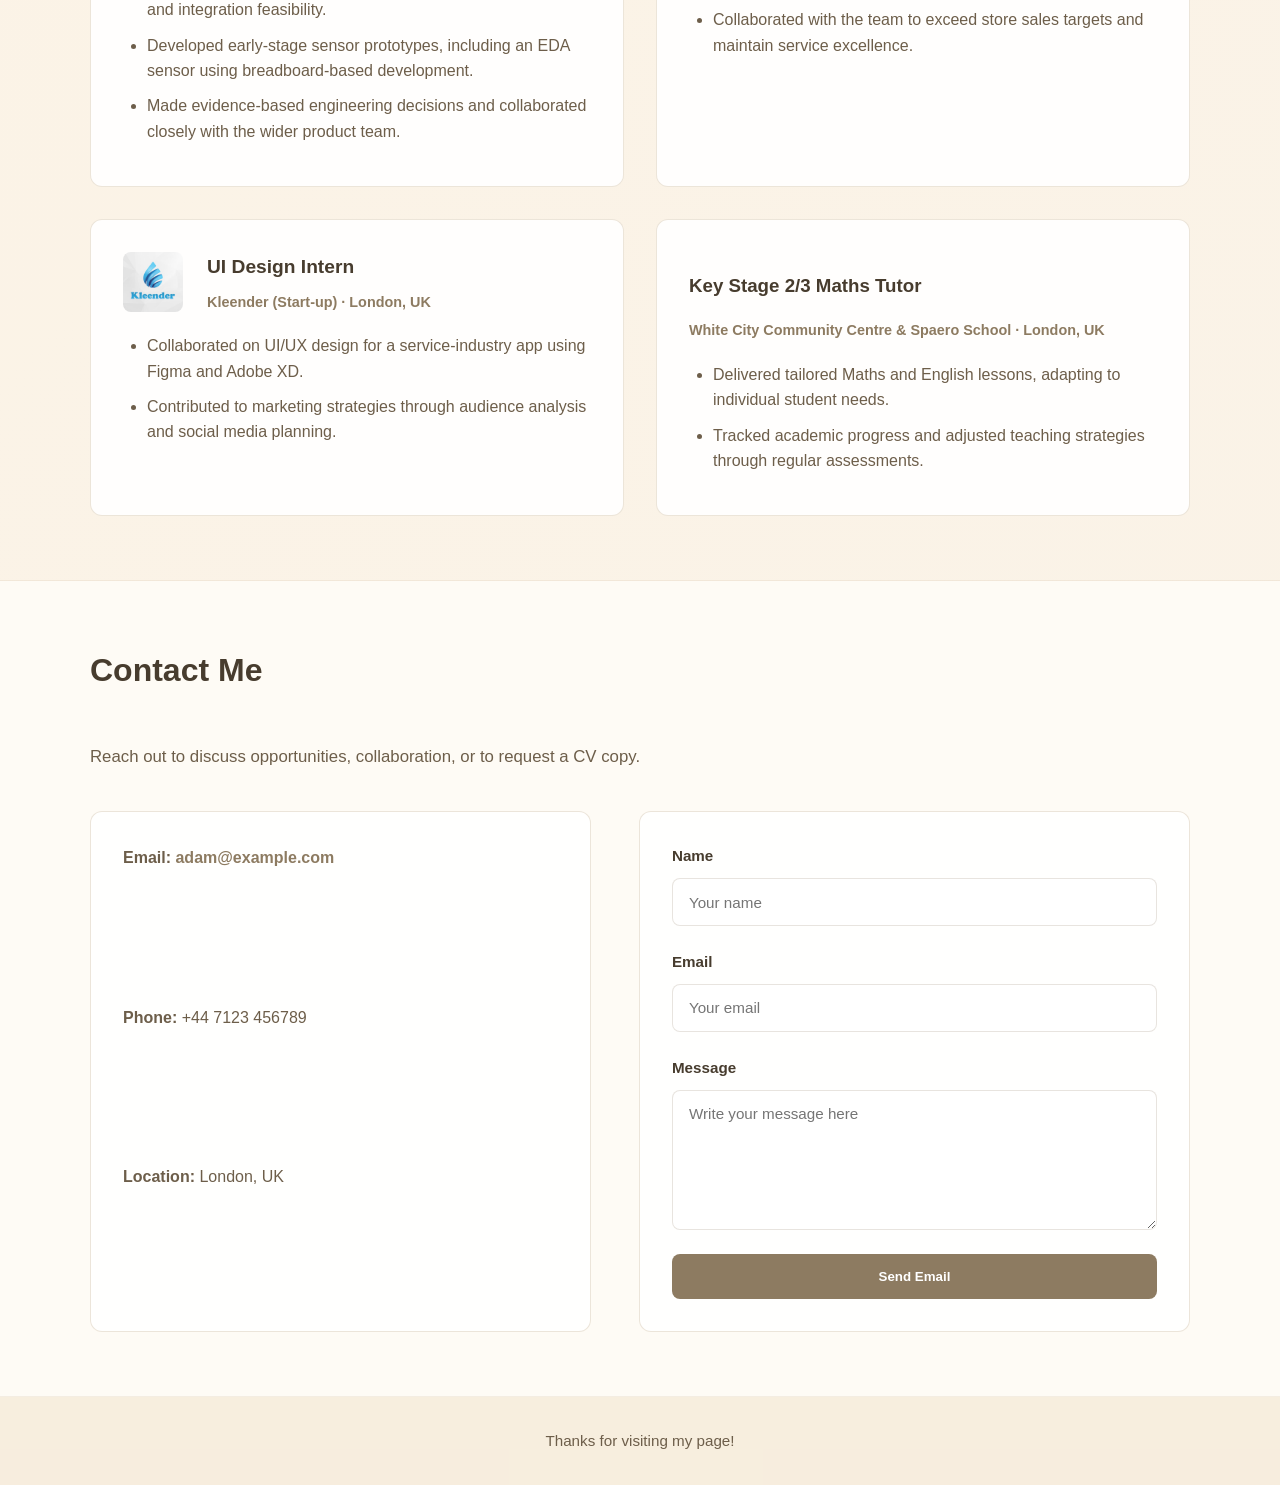
==== commit 43a4b034: "Updated footer" ====
--- a/mywebsite2.html
+++ b/mywebsite2.html
@@ -182,7 +182,7 @@
 
     <!-- Footer -->
     <footer class="footer">
-        <p>Designed with a light cream palette for a calm, professional presentation.</p>
+        <p>Thanks for visiting my page!</p>
     </footer>
 
     <script>
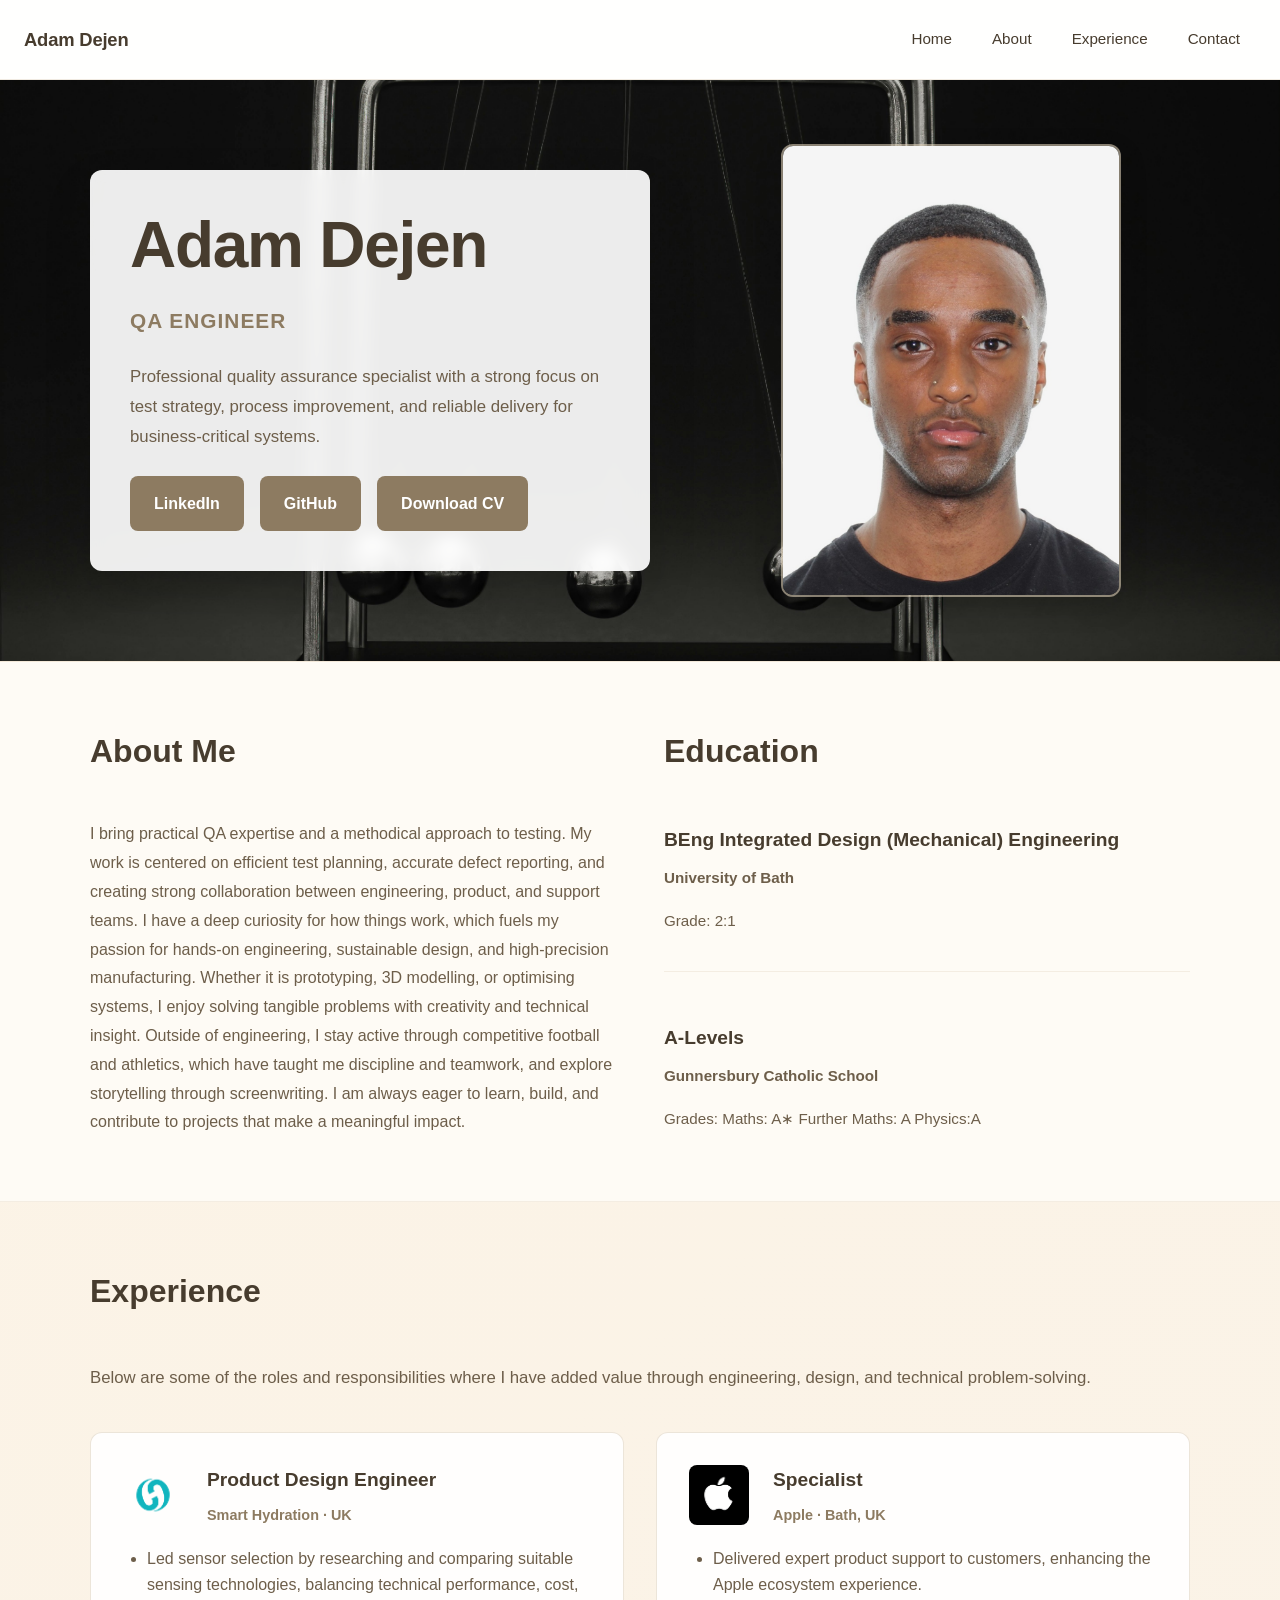
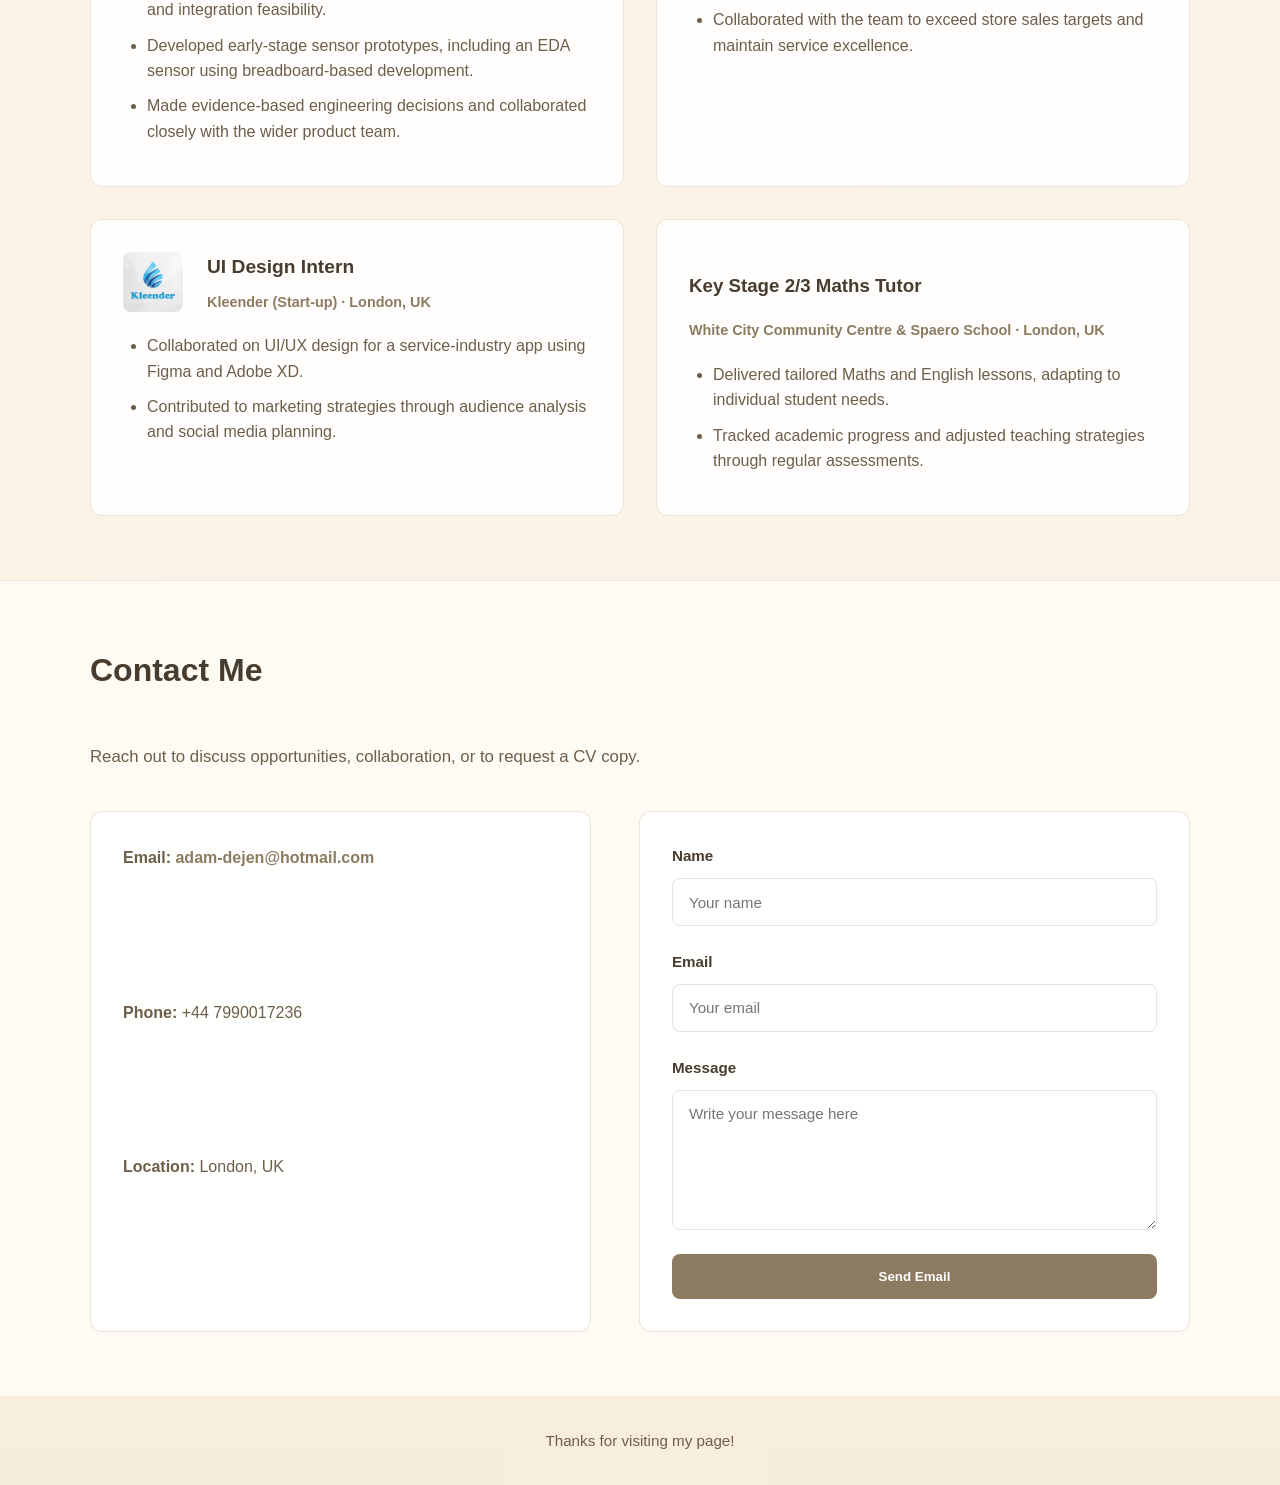
==== commit 72bd06af: "Adding CV" ====
--- a/mywebsite2.html
+++ b/mywebsite2.html
@@ -157,11 +157,11 @@
             <p class="section-subtitle">Reach out to discuss opportunities, collaboration, or to request a CV copy.</p>
             <div class="contact-grid">
                 <div class="contact-info">
-                    <p><strong>Email:</strong> <a href="mailto:adam@example.com">adam@example.com</a></p>
-                    <p><strong>Phone:</strong> +44 7123 456789</p>
+                    <p><strong>Email:</strong> <a href="mailto:adam-dejen@hotmail.com">adam-dejen@hotmail.com</a></p>
+                    <p><strong>Phone:</strong> +44 7990017236</p>
                     <p><strong>Location:</strong> London, UK</p>
                 </div>
-                <form class="contact-form" action="mailto:adam@example.com" method="post" enctype="text/plain">
+                <form class="contact-form" action="mailto:adam-dejen@hotmail.com" method="post" enctype="text/plain">
                     <label>
                         Name
                         <input type="text" name="name" placeholder="Your name" required>
--- a/mywebsite2.css
+++ b/mywebsite2.css
@@ -440,7 +440,7 @@
 
 .contact-info {
     display: grid;
-    gap: 1.5rem;
+    gap: 0.5rem;
     background: rgba(255, 255, 255, 0.9);
     border: 1px solid rgba(217, 203, 181, 0.5);
     border-radius: var(--radius);
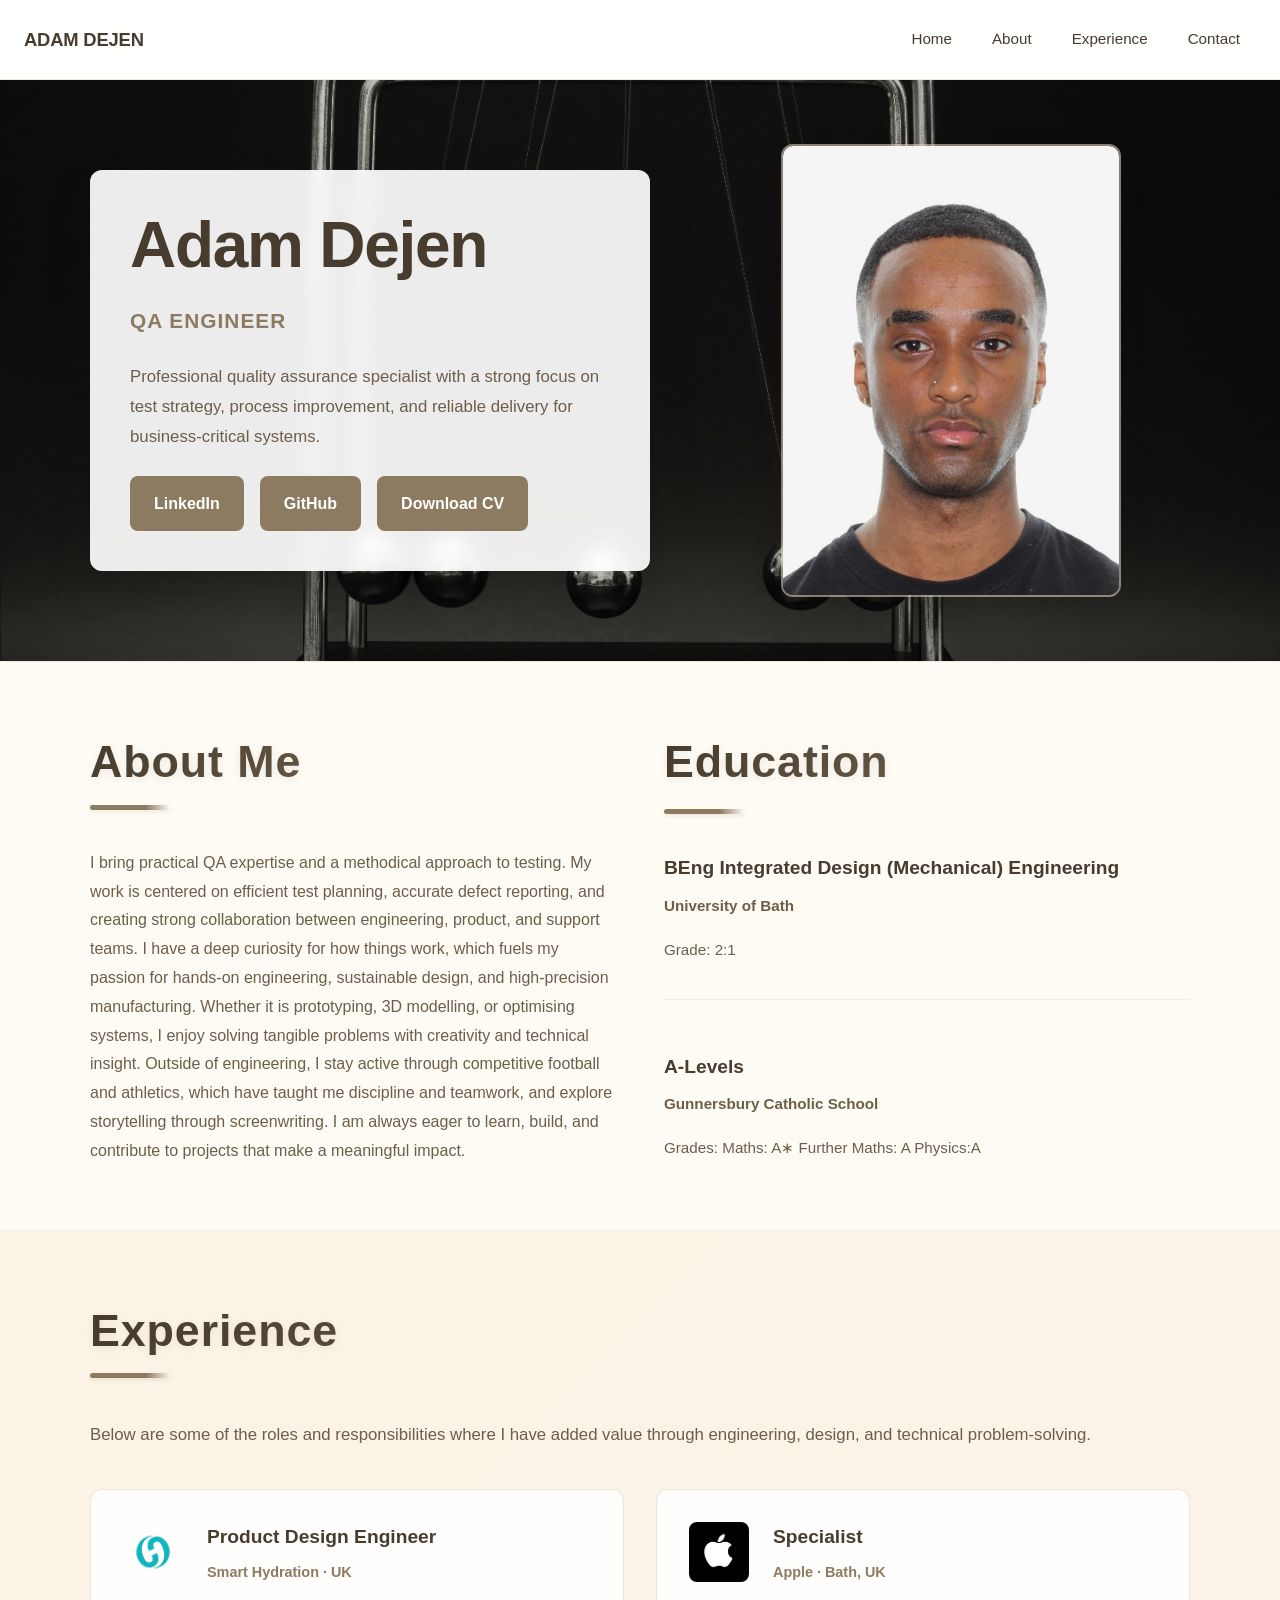
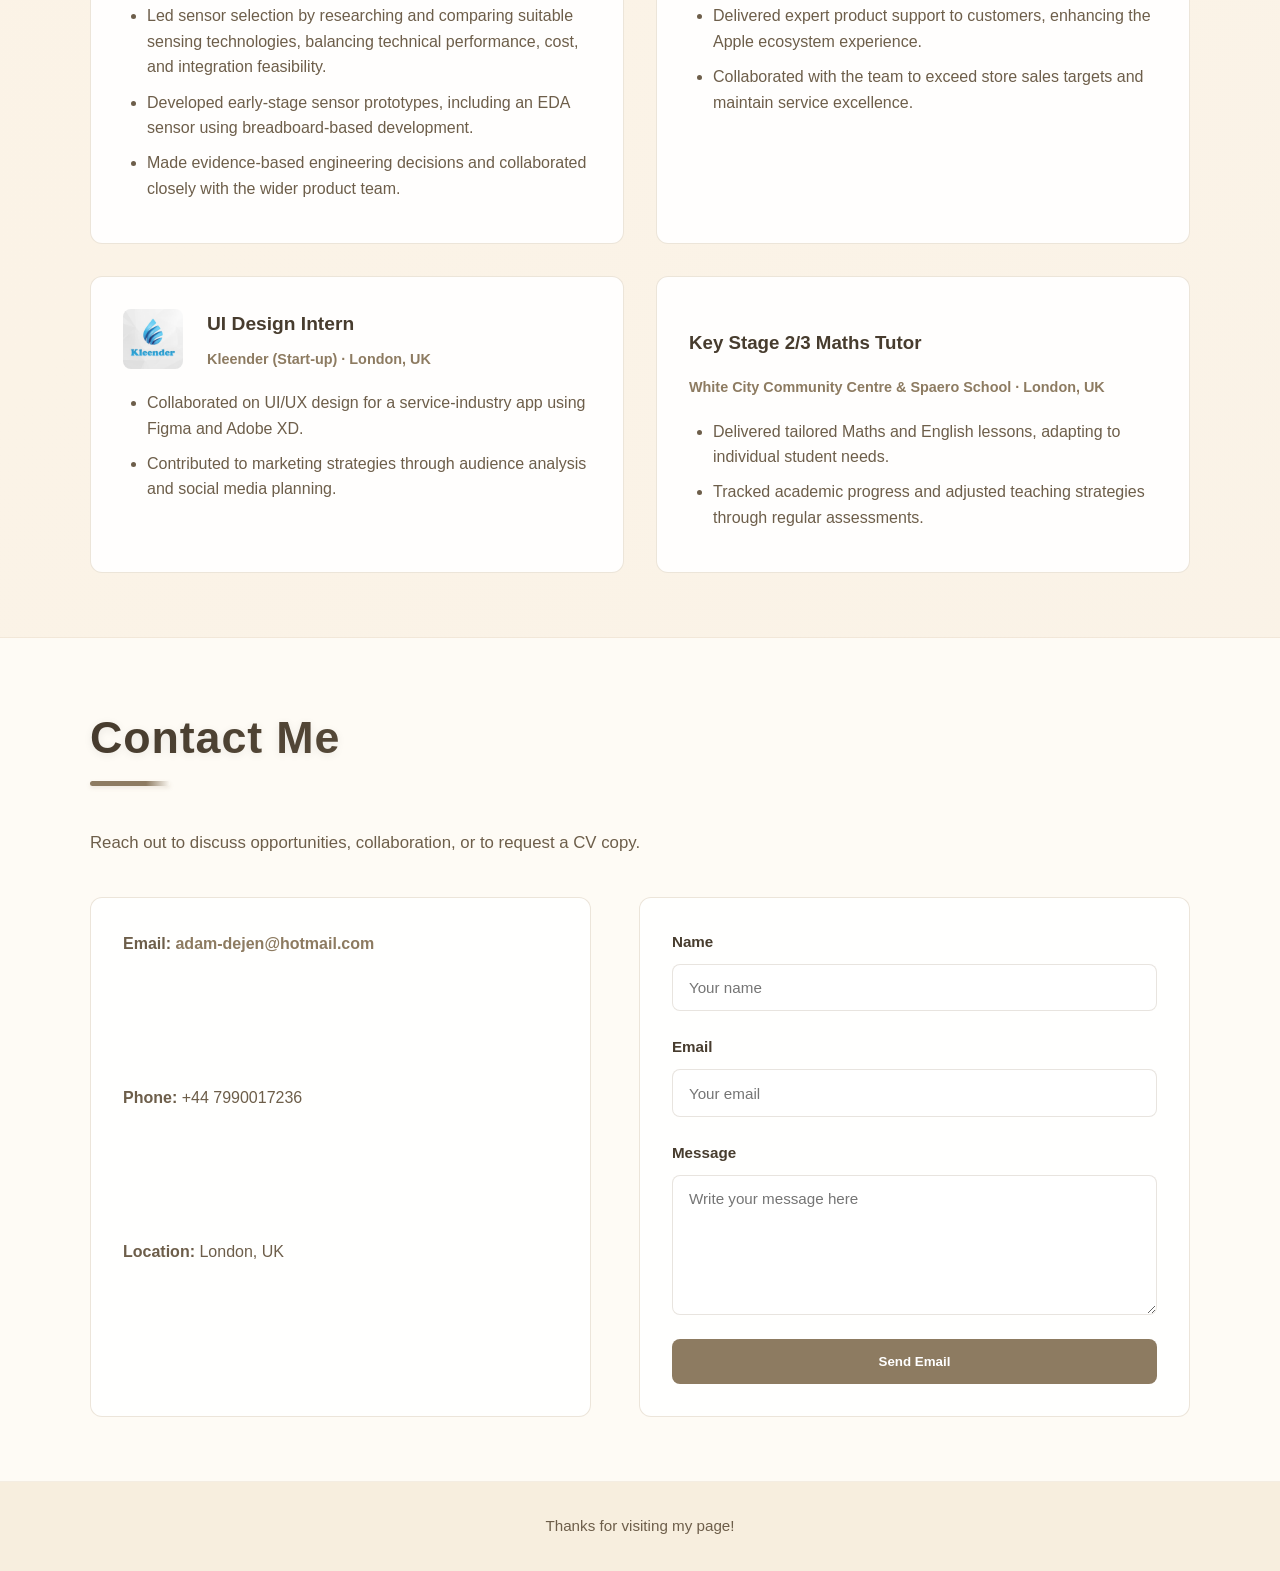
==== commit dad14e14: "Changes to titles for each section" ====
--- a/mywebsite2.html
+++ b/mywebsite2.html
@@ -9,7 +9,7 @@
 <body>
     <!-- Navigation Bar -->
     <nav class="navbar">
-        <a class="brand" href="#home">Adam Dejen</a>
+        <a class="brand" href="#home">ADAM DEJEN</a>
         <div class="nav-links">
             <a href="#home">Home</a>
             <a href="#about">About</a>
@@ -44,7 +44,8 @@
                     <a href="https://www.linkedin.com/in/yourprofile" class="link-button" target="_blank" rel="noreferrer noopener">LinkedIn</a>
                     <a href="https://github.com/yourprofile" class="link-button" target="_blank" rel="noreferrer noopener">GitHub</a>
                     <!-- Download link points to actual CV file in root directory -->
-                    <a href="Adam_Dejen_cv_2.pdf" class="link-button" target="_blank" rel="noreferrer noopener">Download CV</a>
+                    <!-- Download link to CV PDF file - triggers download instead of opening in browser -->
+                    <a href="Adam_Dejen CV.pdf" class="link-button" download>Download CV</a>
                 </div>
             </div>
             <div class="hero-right">
--- a/mywebsite2.css
+++ b/mywebsite2.css
@@ -256,10 +256,30 @@
 }
 
 .about-section h2 {
-    margin: 0 0 1.5rem;
-    font-size: 2rem;
-    color: var(--text-dark);
+    margin: 0 0 2rem;
+    font-size: 2.8rem;
+    background: linear-gradient(135deg, var(--text-dark) 0%, var(--accent) 100%);
+    -webkit-background-clip: text;
+    -webkit-text-fill-color: transparent;
+    background-clip: text;
     font-weight: 700;
+    letter-spacing: 0.02em;
+    position: relative;
+    display: inline-block;
+    text-shadow: 0 2px 8px rgba(0, 0, 0, 0.08);
+}
+
+/* Accent line beneath section headings */
+.about-section h2::after {
+    content: "";
+    position: absolute;
+    bottom: -12px;
+    left: 0;
+    width: 80px;
+    height: 5px;
+    background: linear-gradient(90deg, var(--accent), var(--accent) 70%, transparent);
+    border-radius: 3px;
+    box-shadow: 0 2px 4px rgba(141, 123, 97, 0.15);
 }
 
 .about-section p {
@@ -332,10 +352,30 @@
 }
 
 .experience-section h2 {
-    margin: 0;
-    font-size: 2rem;
-    color: var(--text-dark);
+    margin: 0 0 0.5rem;
+    font-size: 2.8rem;
+    background: linear-gradient(135deg, var(--text-dark) 0%, var(--accent) 100%);
+    -webkit-background-clip: text;
+    -webkit-text-fill-color: transparent;
+    background-clip: text;
     font-weight: 700;
+    letter-spacing: 0.02em;
+    position: relative;
+    display: inline-block;
+    text-shadow: 0 2px 8px rgba(0, 0, 0, 0.08);
+}
+
+/* Accent line beneath experience heading */
+.experience-section h2::after {
+    content: "";
+    position: absolute;
+    bottom: -12px;
+    left: 0;
+    width: 80px;
+    height: 5px;
+    background: linear-gradient(90deg, var(--accent), var(--accent) 70%, transparent);
+    border-radius: 3px;
+    box-shadow: 0 2px 4px rgba(141, 123, 97, 0.15);
 }
 
 .section-subtitle {
@@ -426,10 +466,30 @@
 }
 
 .contact-section h2 {
-    margin: 0;
-    font-size: 2rem;
-    color: var(--text-dark);
+    margin: 0 0 0.5rem;
+    font-size: 2.8rem;
+    background: linear-gradient(135deg, var(--text-dark) 0%, var(--accent) 100%);
+    -webkit-background-clip: text;
+    -webkit-text-fill-color: transparent;
+    background-clip: text;
     font-weight: 700;
+    letter-spacing: 0.02em;
+    position: relative;
+    display: inline-block;
+    text-shadow: 0 2px 8px rgba(0, 0, 0, 0.08);
+}
+
+/* Accent line beneath contact heading */
+.contact-section h2::after {
+    content: "";
+    position: absolute;
+    bottom: -12px;
+    left: 0;
+    width: 80px;
+    height: 5px;
+    background: linear-gradient(90deg, var(--accent), var(--accent) 70%, transparent);
+    border-radius: 3px;
+    box-shadow: 0 2px 4px rgba(141, 123, 97, 0.15);
 }
 
 .contact-grid {
